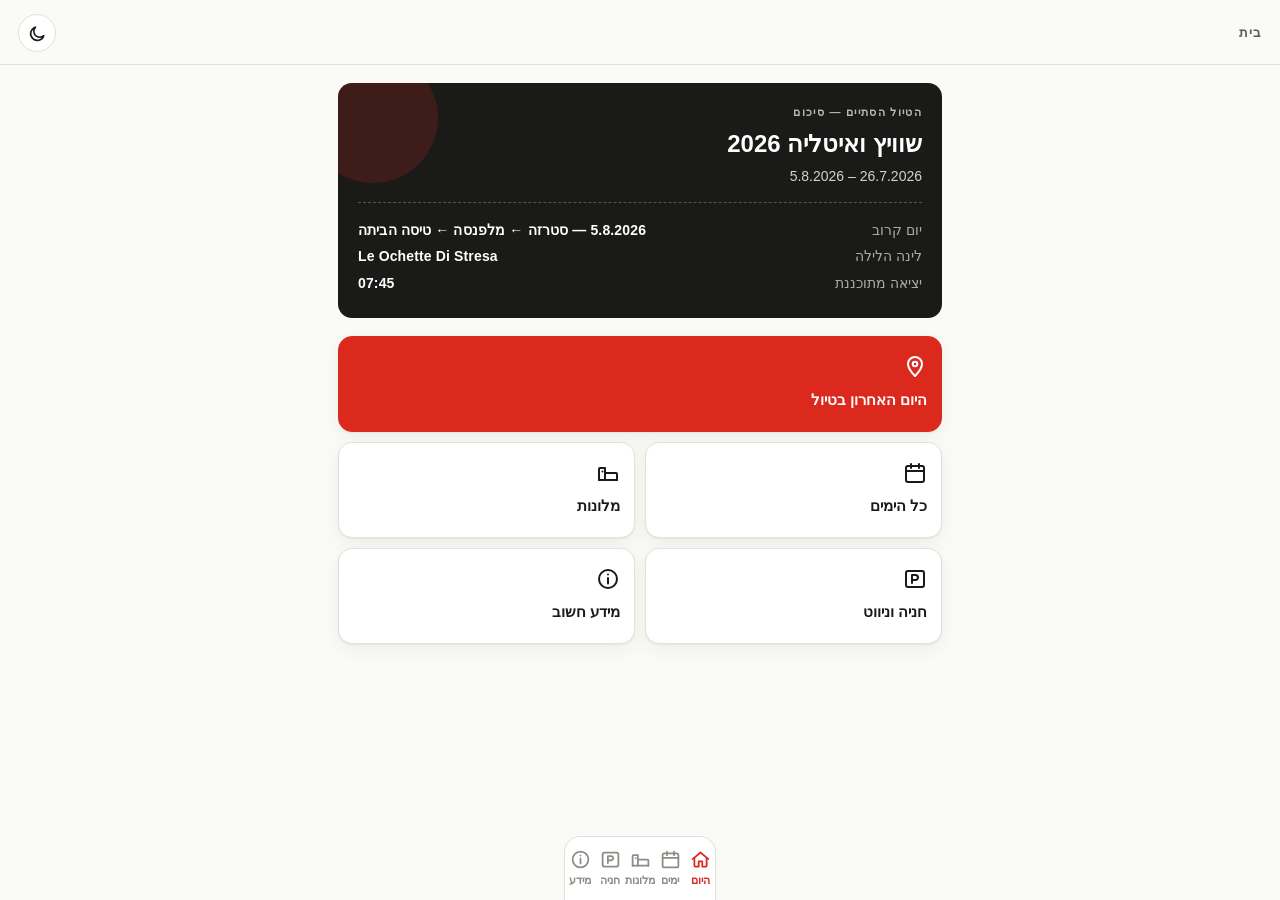
==== index.html @ de2d67d6 "Add files via upload" ====
<!DOCTYPE html>
<html lang="he" dir="rtl">
<head>
<meta charset="UTF-8">
<meta name="viewport" content="width=device-width, initial-scale=1, viewport-fit=cover">
<title>שוויץ 2026</title>
<meta name="theme-color" content="#DC291E">
<link rel="manifest" href="manifest.json">
<link rel="apple-touch-icon" href="icons/icon-192.png">
<meta name="apple-mobile-web-app-capable" content="yes">
<meta name="apple-mobile-web-app-status-bar-style" content="black-translucent">
<link rel="stylesheet" href="css/style.css">
</head>
<body>

<header class="topbar">
  <span class="topbar__title">בית</span>
  <button class="icon-btn" id="themeToggle" aria-label="החלף מצב תצוגה"></button>
</header>

<main class="page" id="app">
  <div class="hero">
    <div class="hero__eyebrow" id="heroEyebrow">טוען…</div>
    <h1 class="hero__title" id="heroTitle">שוויץ ואיטליה 2026</h1>
    <div class="hero__dates" id="heroDates">26.7 – 5.8.2026</div>

    <div class="board" id="board">
      <!-- filled by JS -->
    </div>
  </div>

  <div class="grid-actions">
    <a class="action-card action-card--primary action-card--wide" id="todayLink" href="day.html">
      <span class="action-card__icon" id="iconToday"></span>
      <span class="action-card__label" id="todayLinkLabel">היום בטיול</span>
    </a>
    <a class="action-card" href="days.html">
      <span class="action-card__icon" id="iconDays"></span>
      <span class="action-card__label">כל הימים</span>
    </a>
    <a class="action-card" href="hotels.html">
      <span class="action-card__icon" id="iconHotels"></span>
      <span class="action-card__label">מלונות</span>
    </a>
    <a class="action-card" href="parking.html">
      <span class="action-card__icon" id="iconParking"></span>
      <span class="action-card__label">חניה וניווט</span>
    </a>
    <a class="action-card" href="info.html">
      <span class="action-card__icon" id="iconInfo"></span>
      <span class="action-card__label">מידע חשוב</span>
    </a>
  </div>

  <div class="card" id="weatherNote" style="display:none;"></div>
</main>

<script src="js/icons.js"></script>
<script src="js/common.js"></script>
<script src="js/app.js"></script>
</body>
</html>
---- css/style.css ----
/* ==========================================================================
   שוויץ 2026 — Design System
   השראה: לוחות זמנים ותחנות רכבת שווייצריות (SBB) — אדום, לבן/שחור, גריד מדויק
   ========================================================================== */

:root{
  --bg:        #FAFAF7;
  --bg-elev:   #FFFFFF;
  --ink:       #1A1A18;
  --ink-soft:  #5B5B56;
  --ink-faint: #8C8B84;
  --red:       #DC291E;
  --red-dark:  #A81F17;
  --line:      #E2E1DA;
  --track:     #CFCEC5;
  --shadow:    0 1px 2px rgba(20,20,15,.06), 0 6px 20px rgba(20,20,15,.05);
  --radius:    14px;
  --radius-sm: 8px;
  --nav-h:     64px;
  --safe-b:    env(safe-area-inset-bottom, 0px);
  --safe-t:    env(safe-area-inset-top, 0px);
}

[data-theme="dark"]{
  --bg:        #111110;
  --bg-elev:   #1B1B19;
  --ink:       #F3F2EC;
  --ink-soft:  #ACABA2;
  --ink-faint: #77766F;
  --red:       #FF4438;
  --red-dark:  #C9291D;
  --line:      #2E2D29;
  --track:     #3A3934;
  --shadow:    0 1px 2px rgba(0,0,0,.4), 0 6px 20px rgba(0,0,0,.35);
}

*, *::before, *::after{ box-sizing: border-box; }

html{
  -webkit-text-size-adjust: 100%;
}

body{
  margin: 0;
  background: var(--bg);
  color: var(--ink);
  font-family: -apple-system, BlinkMacSystemFont, "Segoe UI", Roboto, "Helvetica Neue", Arial, sans-serif;
  font-size: 16px;
  line-height: 1.45;
  direction: rtl;
  -webkit-font-smoothing: antialiased;
  padding-bottom: calc(var(--nav-h) + var(--safe-b) + 12px);
  min-height: 100vh;
}

a{ color: inherit; text-decoration: none; }
button{ font-family: inherit; }
ul{ margin: 0; padding: 0; list-style: none; }
img{ max-width: 100%; display: block; }

::selection{ background: var(--red); color: #fff; }

/* Focus visibility */
a:focus-visible, button:focus-visible, [tabindex]:focus-visible{
  outline: 2px solid var(--red);
  outline-offset: 2px;
}

@media (prefers-reduced-motion: reduce){
  *{ animation-duration: .001ms !important; transition-duration: .001ms !important; }
}

/* ---------- Top bar ---------- */
.topbar{
  position: sticky;
  top: 0;
  z-index: 20;
  background: var(--bg);
  padding: calc(14px + var(--safe-t)) 18px 12px;
  border-bottom: 1px solid var(--line);
  display: flex;
  align-items: center;
  justify-content: space-between;
  gap: 10px;
}

.topbar__title{
  font-size: 13px;
  font-weight: 700;
  letter-spacing: .08em;
  text-transform: uppercase;
  color: var(--ink-soft);
}

.topbar__back{
  display: flex;
  align-items: center;
  gap: 6px;
  font-weight: 600;
  font-size: 15px;
  color: var(--ink);
  padding: 6px 4px;
  margin-inline-start: -4px;
}

.icon-btn{
  width: 38px; height: 38px;
  display: flex; align-items: center; justify-content: center;
  border-radius: 50%;
  border: 1px solid var(--line);
  background: var(--bg-elev);
  color: var(--ink);
  flex: none;
}
.icon-btn svg{ width: 19px; height: 19px; }

/* ---------- Eyebrow / section labels (timetable style) ---------- */
.eyebrow{
  display: flex;
  align-items: center;
  gap: 8px;
  font-size: 12px;
  font-weight: 800;
  letter-spacing: .1em;
  text-transform: uppercase;
  color: var(--red);
  margin: 0 0 10px;
}
.eyebrow::before{
  content: "";
  width: 14px; height: 3px;
  background: var(--red);
  border-radius: 2px;
  flex: none;
}

.page{
  max-width: 640px;
  margin: 0 auto;
  padding: 18px 18px 8px;
}

h1.display{
  font-size: 26px;
  font-weight: 800;
  letter-spacing: -.01em;
  margin: 4px 0 2px;
}
h2.display{
  font-size: 20px;
  font-weight: 800;
  margin: 0 0 10px;
}

.subtle{ color: var(--ink-soft); font-size: 14px; }
.faint{ color: var(--ink-faint); font-size: 13px; }

/* ---------- Home hero ---------- */
.hero{
  background: var(--ink);
  color: #fff;
  border-radius: var(--radius);
  padding: 22px 20px;
  margin-bottom: 18px;
  position: relative;
  overflow: hidden;
}
[data-theme="dark"] .hero{ background: var(--bg-elev); border: 1px solid var(--line); }

.hero::after{
  content: "";
  position: absolute;
  inset-inline-end: -30px;
  top: -30px;
  width: 130px; height: 130px;
  border-radius: 50%;
  background: var(--red);
  opacity: .18;
}

.hero__eyebrow{
  font-size: 11px;
  font-weight: 800;
  letter-spacing: .12em;
  text-transform: uppercase;
  color: #ffffffb0;
  margin-bottom: 6px;
}
[data-theme="dark"] .hero__eyebrow{ color: var(--ink-soft); }

.hero__title{
  font-size: 24px;
  font-weight: 800;
  margin: 0 0 4px;
  position: relative;
}
.hero__dates{
  font-size: 14px;
  color: #ffffffcc;
  font-variant-numeric: tabular-nums;
  position: relative;
}
[data-theme="dark"] .hero__dates{ color: var(--ink-soft); }

/* Departure-board style status line */
.board{
  margin-top: 16px;
  border-top: 1px dashed rgba(255,255,255,.25);
  padding-top: 14px;
  position: relative;
}
[data-theme="dark"] .board{ border-color: var(--line); }

.board__row{
  display: flex;
  justify-content: space-between;
  align-items: baseline;
  font-variant-numeric: tabular-nums;
  padding: 3px 0;
  font-size: 14px;
}
.board__label{ color: #ffffffa0; }
[data-theme="dark"] .board__label{ color: var(--ink-faint); }
.board__value{ font-weight: 700; letter-spacing: .01em; }

/* ---------- Big action grid (home) ---------- */
.grid-actions{
  display: grid;
  grid-template-columns: 1fr 1fr;
  gap: 10px;
}
.action-card{
  background: var(--bg-elev);
  border: 1px solid var(--line);
  border-radius: var(--radius);
  padding: 18px 14px;
  display: flex;
  flex-direction: column;
  gap: 10px;
  min-height: 96px;
  box-shadow: var(--shadow);
}
.action-card--wide{ grid-column: 1 / -1; }
.action-card--primary{
  background: var(--red);
  border-color: var(--red);
  color: #fff;
}
.action-card__icon{ width: 24px; height: 24px; }
.action-card__label{ font-weight: 700; font-size: 15px; }

/* ---------- Day cards (list) ---------- */
.day-card{
  display: flex;
  gap: 14px;
  align-items: stretch;
  background: var(--bg-elev);
  border: 1px solid var(--line);
  border-radius: var(--radius);
  padding: 14px;
  margin-bottom: 10px;
  box-shadow: var(--shadow);
  position: relative;
}
.day-card__num{
  flex: none;
  width: 44px;
  display: flex;
  flex-direction: column;
  align-items: center;
  justify-content: center;
  font-variant-numeric: tabular-nums;
}
.day-card__num b{ font-size: 20px; font-weight: 800; line-height: 1; }
.day-card__num span{ font-size: 11px; color: var(--ink-faint); margin-top: 2px; }

.day-card__body{ flex: 1; min-width: 0; }
.day-card__title{ font-weight: 700; font-size: 15.5px; margin-bottom: 3px; }
.day-card__route{ color: var(--ink-soft); font-size: 13px; margin-bottom: 6px;
  overflow: hidden; text-overflow: ellipsis; white-space: nowrap; }
.day-card__meta{ display: flex; align-items: center; gap: 10px; font-size: 12.5px; color: var(--ink-faint); }
.day-card__meta .mode{ display: inline-flex; align-items: center; gap: 4px; }
.day-card__meta svg{ width: 14px; height: 14px; }

.status-dot{
  width: 9px; height: 9px; border-radius: 50%;
  background: var(--track);
  flex: none;
}
.status-dot--today{ background: var(--red); box-shadow: 0 0 0 3px rgba(220,41,30,.18); }
.status-dot--done{ background: var(--ink-faint); }

.day-card--today{ border-color: var(--red); }
.day-card--today::before{
  content: "";
  position: absolute;
  inset-inline-start: 0; top: 12px; bottom: 12px;
  width: 3px; border-radius: 3px;
  background: var(--red);
}

.badge{
  display: inline-flex; align-items: center;
  font-size: 11px; font-weight: 800; letter-spacing: .04em;
  padding: 2px 8px; border-radius: 100px;
  background: rgba(220,41,30,.1); color: var(--red);
  text-transform: uppercase;
}

/* ---------- Route line (signature element, like a train-line diagram) ---------- */
.routeline{ position: relative; padding-inline-start: 26px; margin: 4px 0 20px; }
.routeline::before{
  content: "";
  position: absolute;
  inset-inline-start: 9px;
  top: 6px; bottom: 6px;
  width: 2px;
  background: var(--track);
}
.routeline__item{ position: relative; padding-bottom: 20px; }
.routeline__item:last-child{ padding-bottom: 0; }
.routeline__dot{
  position: absolute;
  inset-inline-start: -26px;
  top: 3px;
  width: 20px; height: 20px;
  border-radius: 50%;
  background: var(--bg-elev);
  border: 2px solid var(--track);
  display: flex; align-items: center; justify-content: center;
}
.routeline__dot svg{ width: 11px; height: 11px; }
.routeline__item.is-done .routeline__dot{ background: var(--ink); border-color: var(--ink); }
.routeline__item.is-done .routeline__dot svg{ stroke: var(--bg); }
.routeline__time{
  font-variant-numeric: tabular-nums;
  font-weight: 800;
  font-size: 13px;
  color: var(--red);
  letter-spacing: -.01em;
}
.routeline__text{ font-size: 14.5px; margin-top: 2px; }

/* ---------- Cards / sections ---------- */
.card{
  background: var(--bg-elev);
  border: 1px solid var(--line);
  border-radius: var(--radius);
  padding: 16px;
  margin-bottom: 14px;
  box-shadow: var(--shadow);
}
.card + .card{ margin-top: 14px; }

.stat-row{ display: flex; gap: 10px; margin-bottom: 14px; }
.stat{
  flex: 1;
  background: var(--bg-elev);
  border: 1px solid var(--line);
  border-radius: var(--radius-sm);
  padding: 10px 12px;
  text-align: center;
}
.stat b{ display: block; font-size: 16px; font-variant-numeric: tabular-nums; }
.stat span{ font-size: 11px; color: var(--ink-faint); text-transform: uppercase; letter-spacing: .05em; }

.notice{
  border-inline-start: 3px solid var(--red);
  background: rgba(220,41,30,.06);
  border-radius: var(--radius-sm);
  padding: 12px 14px;
  font-size: 14px;
  margin-bottom: 10px;
}
.notice ul{ margin: 0; padding-inline-start: 18px; list-style: disc; }
.notice li{ margin-bottom: 6px; }
.notice li:last-child{ margin-bottom: 0; }

/* ---------- Stops / waze buttons ---------- */
.stop{
  border: 1px solid var(--line);
  border-radius: var(--radius-sm);
  padding: 12px 14px;
  margin-bottom: 10px;
  background: var(--bg-elev);
}
.stop__name{ font-weight: 700; font-size: 14.5px; margin-bottom: 2px; }
.stop__addr{ font-size: 13px; color: var(--ink-soft); margin-bottom: 10px; direction: ltr; text-align: right; }
.stop__actions{ display: flex; flex-wrap: wrap; gap: 8px; }

.btn{
  display: inline-flex;
  align-items: center;
  gap: 6px;
  font-size: 13.5px;
  font-weight: 700;
  padding: 9px 14px;
  border-radius: 100px;
  border: 1px solid var(--line);
  background: var(--bg);
  color: var(--ink);
}
.btn svg{ width: 15px; height: 15px; }
.btn--primary{ background: var(--red); border-color: var(--red); color: #fff; }
.btn--ghost{ background: transparent; }
.btn--sm{ padding: 6px 10px; font-size: 12.5px; }
.btn--full{ width: 100%; justify-content: center; padding: 13px; font-size: 14.5px; }
.btn[disabled]{ opacity: .45; }

.btn--done{ background: var(--ink); border-color: var(--ink); color: var(--bg); }

/* ---------- Weather ---------- */
.weather-box{
  display: flex;
  gap: 12px;
  align-items: flex-start;
  background: var(--bg-elev);
  border: 1px solid var(--line);
  border-radius: var(--radius-sm);
  padding: 12px 14px;
  margin-bottom: 14px;
}
.weather-box svg{ width: 26px; height: 26px; flex: none; color: var(--red); }
.weather-box p{ margin: 0; font-size: 13.5px; color: var(--ink-soft); }

/* ---------- Weather plan tabs (day 29.7) ---------- */
.plan-tabs{ display: flex; gap: 8px; margin-bottom: 14px; overflow-x: auto; padding-bottom: 2px; }
.plan-tab{
  flex: none;
  padding: 9px 14px;
  border-radius: 100px;
  border: 1px solid var(--line);
  font-size: 13px;
  font-weight: 700;
  background: var(--bg-elev);
  white-space: nowrap;
}
.plan-tab.is-active{ background: var(--ink); color: var(--bg); border-color: var(--ink); }
.plan-panel{ display: none; }
.plan-panel.is-active{ display: block; }

/* ---------- Hotel card ---------- */
.hotel-card{
  background: var(--bg-elev);
  border: 1px solid var(--line);
  border-radius: var(--radius);
  padding: 16px;
  margin-bottom: 14px;
  box-shadow: var(--shadow);
}
.hotel-card__top{ display: flex; justify-content: space-between; align-items: flex-start; gap: 10px; margin-bottom: 8px; }
.hotel-card__name{ font-weight: 800; font-size: 16.5px; }
.hotel-card__dates{ font-size: 12.5px; color: var(--ink-faint); font-variant-numeric: tabular-nums; }
.kv{ display: grid; grid-template-columns: 84px 1fr; gap: 6px 10px; font-size: 13.5px; margin: 10px 0; }
.kv dt{ color: var(--ink-faint); }
.kv dd{ margin: 0; }
.access-field{
  border: 1px dashed var(--track);
  border-radius: var(--radius-sm);
  padding: 10px 12px;
  font-size: 13px;
  color: var(--ink-faint);
  margin-top: 8px;
}

/* ---------- Parking list ---------- */
.parking-card{ display: flex; flex-direction: column; gap: 6px; }
.parking-card__top{ display: flex; justify-content: space-between; gap: 10px; }
.parking-card__name{ font-weight: 700; font-size: 15px; }
.parking-card__price{ font-weight: 800; color: var(--red); font-size: 13.5px; white-space: nowrap; }

/* ---------- Info accordion ---------- */
.acc{ border: 1px solid var(--line); border-radius: var(--radius-sm); margin-bottom: 10px; overflow: hidden; background: var(--bg-elev); }
.acc__head{
  width: 100%;
  display: flex; align-items: center; justify-content: space-between;
  padding: 14px; font-weight: 700; font-size: 14.5px;
  background: transparent; border: none; color: var(--ink); text-align: start;
}
.acc__head svg{ width: 16px; height: 16px; transition: transform .18s ease; flex: none; }
.acc.is-open .acc__head svg{ transform: rotate(180deg); }
.acc__body{ display: none; padding: 0 14px 14px; font-size: 14px; color: var(--ink-soft); }
.acc.is-open .acc__body{ display: block; }
.acc__body ul{ list-style: disc; padding-inline-start: 18px; }
.acc__body li{ margin-bottom: 6px; }

/* ---------- Bottom nav ---------- */
.bottomnav{
  position: fixed;
  inset-inline: 0;
  bottom: 0;
  z-index: 30;
  background: var(--bg-elev);
  border-top: 1px solid var(--line);
  display: grid;
  grid-template-columns: repeat(5, 1fr);
  padding-bottom: var(--safe-b);
  height: calc(var(--nav-h) + var(--safe-b));
}
.bottomnav a{
  display: flex; flex-direction: column; align-items: center; justify-content: center;
  gap: 3px; font-size: 10.5px; font-weight: 700; color: var(--ink-faint);
}
.bottomnav a svg{ width: 21px; height: 21px; }
.bottomnav a.is-active{ color: var(--red); }

/* ---------- Empty / offline states ---------- */
.empty{
  text-align: center;
  padding: 40px 20px;
  color: var(--ink-faint);
}
.empty svg{ width: 40px; height: 40px; margin-bottom: 10px; opacity: .6; }

.offline-pill{
  position: fixed;
  top: calc(10px + var(--safe-t));
  inset-inline: 0;
  margin: 0 auto;
  width: fit-content;
  background: var(--ink);
  color: var(--bg);
  font-size: 12px;
  font-weight: 700;
  padding: 6px 14px;
  border-radius: 100px;
  z-index: 50;
  display: none;
}
.offline-pill.is-visible{ display: block; }

/* ---------- Utility ---------- */
.flex-between{ display: flex; justify-content: space-between; align-items: center; }
.mb-0{ margin-bottom: 0 !important; }
.mt-0{ margin-top: 0 !important; }
.gap-8{ display: flex; gap: 8px; flex-wrap: wrap; }

@media (min-width: 640px){
  .bottomnav{ max-width: 640px; inset-inline: auto; left: 50%; transform: translateX(-50%); border-inline: 1px solid var(--line); border-radius: 16px 16px 0 0; }
}
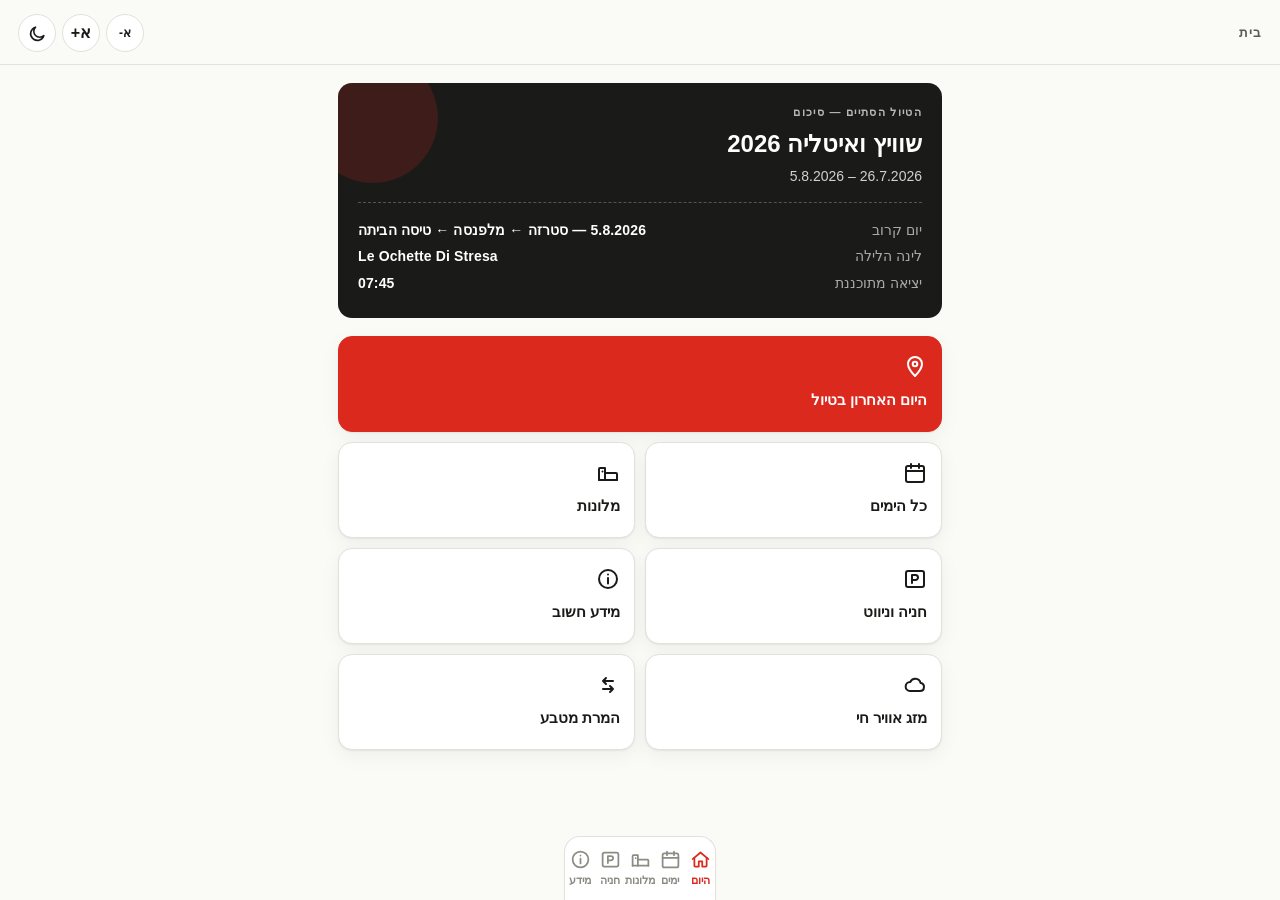
==== commit a667fe52: "Add files via upload" ====
--- a/index.html
+++ b/index.html
@@ -15,7 +15,11 @@
 
 <header class="topbar">
   <span class="topbar__title">בית</span>
-  <button class="icon-btn" id="themeToggle" aria-label="החלף מצב תצוגה"></button>
+  <div class="topbar__actions">
+    <button class="icon-btn icon-btn--text" id="fontDec" aria-label="הקטן טקסט">א-</button>
+    <button class="icon-btn icon-btn--text" id="fontInc" aria-label="הגדל טקסט">א+</button>
+    <button class="icon-btn" id="themeToggle" aria-label="החלף מצב תצוגה"></button>
+  </div>
 </header>
 
 <main class="page" id="app">
@@ -50,6 +54,14 @@
       <span class="action-card__icon" id="iconInfo"></span>
       <span class="action-card__label">מידע חשוב</span>
     </a>
+    <a class="action-card" href="weather.html">
+      <span class="action-card__icon" id="iconWeather"></span>
+      <span class="action-card__label">מזג אוויר חי</span>
+    </a>
+    <a class="action-card" href="currency.html">
+      <span class="action-card__icon" id="iconCurrency"></span>
+      <span class="action-card__label">המרת מטבע</span>
+    </a>
   </div>
 
   <div class="card" id="weatherNote" style="display:none;"></div>
--- a/css/style.css
+++ b/css/style.css
@@ -19,6 +19,7 @@
   --nav-h:     64px;
   --safe-b:    env(safe-area-inset-bottom, 0px);
   --safe-t:    env(safe-area-inset-top, 0px);
+  --fs-scale:  1;
 }
 
 [data-theme="dark"]{
@@ -45,7 +46,7 @@
   background: var(--bg);
   color: var(--ink);
   font-family: -apple-system, BlinkMacSystemFont, "Segoe UI", Roboto, "Helvetica Neue", Arial, sans-serif;
-  font-size: 16px;
+  font-size: calc(var(--fs-scale) * 16px);
   line-height: 1.45;
   direction: rtl;
   -webkit-font-smoothing: antialiased;
@@ -85,7 +86,7 @@
 }
 
 .topbar__title{
-  font-size: 13px;
+  font-size: calc(var(--fs-scale) * 13px);
   font-weight: 700;
   letter-spacing: .08em;
   text-transform: uppercase;
@@ -97,7 +98,7 @@
   align-items: center;
   gap: 6px;
   font-weight: 600;
-  font-size: 15px;
+  font-size: calc(var(--fs-scale) * 15px);
   color: var(--ink);
   padding: 6px 4px;
   margin-inline-start: -4px;
@@ -114,12 +115,22 @@
 }
 .icon-btn svg{ width: 19px; height: 19px; }
 
+.topbar__actions{ display: flex; align-items: center; gap: 6px; }
+.icon-btn--text{
+  font-family: inherit;
+  font-weight: 800;
+  line-height: 1;
+}
+#fontDec{ font-size: calc(var(--fs-scale) * 12px); }
+#fontInc{ font-size: calc(var(--fs-scale) * 16px); }
+.icon-btn--text[disabled]{ opacity: .35; }
+
 /* ---------- Eyebrow / section labels (timetable style) ---------- */
 .eyebrow{
   display: flex;
   align-items: center;
   gap: 8px;
-  font-size: 12px;
+  font-size: calc(var(--fs-scale) * 12px);
   font-weight: 800;
   letter-spacing: .1em;
   text-transform: uppercase;
@@ -141,19 +152,19 @@
 }
 
 h1.display{
-  font-size: 26px;
+  font-size: calc(var(--fs-scale) * 26px);
   font-weight: 800;
   letter-spacing: -.01em;
   margin: 4px 0 2px;
 }
 h2.display{
-  font-size: 20px;
+  font-size: calc(var(--fs-scale) * 20px);
   font-weight: 800;
   margin: 0 0 10px;
 }
 
-.subtle{ color: var(--ink-soft); font-size: 14px; }
-.faint{ color: var(--ink-faint); font-size: 13px; }
+.subtle{ color: var(--ink-soft); font-size: calc(var(--fs-scale) * 14px); }
+.faint{ color: var(--ink-faint); font-size: calc(var(--fs-scale) * 13px); }
 
 /* ---------- Home hero ---------- */
 .hero{
@@ -179,7 +190,7 @@
 }
 
 .hero__eyebrow{
-  font-size: 11px;
+  font-size: calc(var(--fs-scale) * 11px);
   font-weight: 800;
   letter-spacing: .12em;
   text-transform: uppercase;
@@ -189,13 +200,13 @@
 [data-theme="dark"] .hero__eyebrow{ color: var(--ink-soft); }
 
 .hero__title{
-  font-size: 24px;
+  font-size: calc(var(--fs-scale) * 24px);
   font-weight: 800;
   margin: 0 0 4px;
   position: relative;
 }
 .hero__dates{
-  font-size: 14px;
+  font-size: calc(var(--fs-scale) * 14px);
   color: #ffffffcc;
   font-variant-numeric: tabular-nums;
   position: relative;
@@ -217,7 +228,7 @@
   align-items: baseline;
   font-variant-numeric: tabular-nums;
   padding: 3px 0;
-  font-size: 14px;
+  font-size: calc(var(--fs-scale) * 14px);
 }
 .board__label{ color: #ffffffa0; }
 [data-theme="dark"] .board__label{ color: var(--ink-faint); }
@@ -247,7 +258,7 @@
   color: #fff;
 }
 .action-card__icon{ width: 24px; height: 24px; }
-.action-card__label{ font-weight: 700; font-size: 15px; }
+.action-card__label{ font-weight: 700; font-size: calc(var(--fs-scale) * 15px); }
 
 /* ---------- Day cards (list) ---------- */
 .day-card{
@@ -271,14 +282,14 @@
   justify-content: center;
   font-variant-numeric: tabular-nums;
 }
-.day-card__num b{ font-size: 20px; font-weight: 800; line-height: 1; }
-.day-card__num span{ font-size: 11px; color: var(--ink-faint); margin-top: 2px; }
+.day-card__num b{ font-size: calc(var(--fs-scale) * 20px); font-weight: 800; line-height: 1; }
+.day-card__num span{ font-size: calc(var(--fs-scale) * 11px); color: var(--ink-faint); margin-top: 2px; }
 
 .day-card__body{ flex: 1; min-width: 0; }
-.day-card__title{ font-weight: 700; font-size: 15.5px; margin-bottom: 3px; }
-.day-card__route{ color: var(--ink-soft); font-size: 13px; margin-bottom: 6px;
+.day-card__title{ font-weight: 700; font-size: calc(var(--fs-scale) * 15.5px); margin-bottom: 3px; }
+.day-card__route{ color: var(--ink-soft); font-size: calc(var(--fs-scale) * 13px); margin-bottom: 6px;
   overflow: hidden; text-overflow: ellipsis; white-space: nowrap; }
-.day-card__meta{ display: flex; align-items: center; gap: 10px; font-size: 12.5px; color: var(--ink-faint); }
+.day-card__meta{ display: flex; align-items: center; gap: 10px; font-size: calc(var(--fs-scale) * 12.5px); color: var(--ink-faint); }
 .day-card__meta .mode{ display: inline-flex; align-items: center; gap: 4px; }
 .day-card__meta svg{ width: 14px; height: 14px; }
 
@@ -301,7 +312,7 @@
 
 .badge{
   display: inline-flex; align-items: center;
-  font-size: 11px; font-weight: 800; letter-spacing: .04em;
+  font-size: calc(var(--fs-scale) * 11px); font-weight: 800; letter-spacing: .04em;
   padding: 2px 8px; border-radius: 100px;
   background: rgba(220,41,30,.1); color: var(--red);
   text-transform: uppercase;
@@ -335,11 +346,11 @@
 .routeline__time{
   font-variant-numeric: tabular-nums;
   font-weight: 800;
-  font-size: 13px;
+  font-size: calc(var(--fs-scale) * 13px);
   color: var(--red);
   letter-spacing: -.01em;
 }
-.routeline__text{ font-size: 14.5px; margin-top: 2px; }
+.routeline__text{ font-size: calc(var(--fs-scale) * 14.5px); margin-top: 2px; }
 
 /* ---------- Cards / sections ---------- */
 .card{
@@ -361,15 +372,15 @@
   padding: 10px 12px;
   text-align: center;
 }
-.stat b{ display: block; font-size: 16px; font-variant-numeric: tabular-nums; }
-.stat span{ font-size: 11px; color: var(--ink-faint); text-transform: uppercase; letter-spacing: .05em; }
+.stat b{ display: block; font-size: calc(var(--fs-scale) * 16px); font-variant-numeric: tabular-nums; }
+.stat span{ font-size: calc(var(--fs-scale) * 11px); color: var(--ink-faint); text-transform: uppercase; letter-spacing: .05em; }
 
 .notice{
   border-inline-start: 3px solid var(--red);
   background: rgba(220,41,30,.06);
   border-radius: var(--radius-sm);
   padding: 12px 14px;
-  font-size: 14px;
+  font-size: calc(var(--fs-scale) * 14px);
   margin-bottom: 10px;
 }
 .notice ul{ margin: 0; padding-inline-start: 18px; list-style: disc; }
@@ -384,15 +395,15 @@
   margin-bottom: 10px;
   background: var(--bg-elev);
 }
-.stop__name{ font-weight: 700; font-size: 14.5px; margin-bottom: 2px; }
-.stop__addr{ font-size: 13px; color: var(--ink-soft); margin-bottom: 10px; direction: ltr; text-align: right; }
+.stop__name{ font-weight: 700; font-size: calc(var(--fs-scale) * 14.5px); margin-bottom: 2px; }
+.stop__addr{ font-size: calc(var(--fs-scale) * 13px); color: var(--ink-soft); margin-bottom: 10px; direction: ltr; text-align: right; }
 .stop__actions{ display: flex; flex-wrap: wrap; gap: 8px; }
 
 .btn{
   display: inline-flex;
   align-items: center;
   gap: 6px;
-  font-size: 13.5px;
+  font-size: calc(var(--fs-scale) * 13.5px);
   font-weight: 700;
   padding: 9px 14px;
   border-radius: 100px;
@@ -403,8 +414,8 @@
 .btn svg{ width: 15px; height: 15px; }
 .btn--primary{ background: var(--red); border-color: var(--red); color: #fff; }
 .btn--ghost{ background: transparent; }
-.btn--sm{ padding: 6px 10px; font-size: 12.5px; }
-.btn--full{ width: 100%; justify-content: center; padding: 13px; font-size: 14.5px; }
+.btn--sm{ padding: 6px 10px; font-size: calc(var(--fs-scale) * 12.5px); }
+.btn--full{ width: 100%; justify-content: center; padding: 13px; font-size: calc(var(--fs-scale) * 14.5px); }
 .btn[disabled]{ opacity: .45; }
 
 .btn--done{ background: var(--ink); border-color: var(--ink); color: var(--bg); }
@@ -421,7 +432,7 @@
   margin-bottom: 14px;
 }
 .weather-box svg{ width: 26px; height: 26px; flex: none; color: var(--red); }
-.weather-box p{ margin: 0; font-size: 13.5px; color: var(--ink-soft); }
+.weather-box p{ margin: 0; font-size: calc(var(--fs-scale) * 13.5px); color: var(--ink-soft); }
 
 /* ---------- Weather plan tabs (day 29.7) ---------- */
 .plan-tabs{ display: flex; gap: 8px; margin-bottom: 14px; overflow-x: auto; padding-bottom: 2px; }
@@ -430,7 +441,7 @@
   padding: 9px 14px;
   border-radius: 100px;
   border: 1px solid var(--line);
-  font-size: 13px;
+  font-size: calc(var(--fs-scale) * 13px);
   font-weight: 700;
   background: var(--bg-elev);
   white-space: nowrap;
@@ -449,16 +460,16 @@
   box-shadow: var(--shadow);
 }
 .hotel-card__top{ display: flex; justify-content: space-between; align-items: flex-start; gap: 10px; margin-bottom: 8px; }
-.hotel-card__name{ font-weight: 800; font-size: 16.5px; }
-.hotel-card__dates{ font-size: 12.5px; color: var(--ink-faint); font-variant-numeric: tabular-nums; }
-.kv{ display: grid; grid-template-columns: 84px 1fr; gap: 6px 10px; font-size: 13.5px; margin: 10px 0; }
+.hotel-card__name{ font-weight: 800; font-size: calc(var(--fs-scale) * 16.5px); }
+.hotel-card__dates{ font-size: calc(var(--fs-scale) * 12.5px); color: var(--ink-faint); font-variant-numeric: tabular-nums; }
+.kv{ display: grid; grid-template-columns: 84px 1fr; gap: 6px 10px; font-size: calc(var(--fs-scale) * 13.5px); margin: 10px 0; }
 .kv dt{ color: var(--ink-faint); }
 .kv dd{ margin: 0; }
 .access-field{
   border: 1px dashed var(--track);
   border-radius: var(--radius-sm);
   padding: 10px 12px;
-  font-size: 13px;
+  font-size: calc(var(--fs-scale) * 13px);
   color: var(--ink-faint);
   margin-top: 8px;
 }
@@ -466,20 +477,20 @@
 /* ---------- Parking list ---------- */
 .parking-card{ display: flex; flex-direction: column; gap: 6px; }
 .parking-card__top{ display: flex; justify-content: space-between; gap: 10px; }
-.parking-card__name{ font-weight: 700; font-size: 15px; }
-.parking-card__price{ font-weight: 800; color: var(--red); font-size: 13.5px; white-space: nowrap; }
+.parking-card__name{ font-weight: 700; font-size: calc(var(--fs-scale) * 15px); }
+.parking-card__price{ font-weight: 800; color: var(--red); font-size: calc(var(--fs-scale) * 13.5px); white-space: nowrap; }
 
 /* ---------- Info accordion ---------- */
 .acc{ border: 1px solid var(--line); border-radius: var(--radius-sm); margin-bottom: 10px; overflow: hidden; background: var(--bg-elev); }
 .acc__head{
   width: 100%;
   display: flex; align-items: center; justify-content: space-between;
-  padding: 14px; font-weight: 700; font-size: 14.5px;
+  padding: 14px; font-weight: 700; font-size: calc(var(--fs-scale) * 14.5px);
   background: transparent; border: none; color: var(--ink); text-align: start;
 }
 .acc__head svg{ width: 16px; height: 16px; transition: transform .18s ease; flex: none; }
 .acc.is-open .acc__head svg{ transform: rotate(180deg); }
-.acc__body{ display: none; padding: 0 14px 14px; font-size: 14px; color: var(--ink-soft); }
+.acc__body{ display: none; padding: 0 14px 14px; font-size: calc(var(--fs-scale) * 14px); color: var(--ink-soft); }
 .acc.is-open .acc__body{ display: block; }
 .acc__body ul{ list-style: disc; padding-inline-start: 18px; }
 .acc__body li{ margin-bottom: 6px; }
@@ -499,7 +510,7 @@
 }
 .bottomnav a{
   display: flex; flex-direction: column; align-items: center; justify-content: center;
-  gap: 3px; font-size: 10.5px; font-weight: 700; color: var(--ink-faint);
+  gap: 3px; font-size: calc(var(--fs-scale) * 10.5px); font-weight: 700; color: var(--ink-faint);
 }
 .bottomnav a svg{ width: 21px; height: 21px; }
 .bottomnav a.is-active{ color: var(--red); }
@@ -520,7 +531,7 @@
   width: fit-content;
   background: var(--ink);
   color: var(--bg);
-  font-size: 12px;
+  font-size: calc(var(--fs-scale) * 12px);
   font-weight: 700;
   padding: 6px 14px;
   border-radius: 100px;
@@ -535,6 +546,111 @@
 .mt-0{ margin-top: 0 !important; }
 .gap-8{ display: flex; gap: 8px; flex-wrap: wrap; }
 
+/* ---------- Site highlights (photos + descriptions) ---------- */
+.highlight-card{
+  background: var(--bg-elev);
+  border: 1px solid var(--line);
+  border-radius: var(--radius);
+  overflow: hidden;
+  margin-bottom: 14px;
+  box-shadow: var(--shadow);
+}
+.highlight-card img{
+  width: 100%;
+  height: 190px;
+  object-fit: cover;
+  background: var(--line);
+  display: block;
+}
+.highlight-card.img-failed img{ display: none; }
+.highlight-card__body{ padding: 14px; }
+.highlight-card__name{ font-weight: 800; font-size: calc(var(--fs-scale) * 15.5px); margin-bottom: 6px; }
+.highlight-card__desc{ font-size: calc(var(--fs-scale) * 14px); color: var(--ink-soft); margin: 0 0 8px; line-height: 1.55; }
+.highlight-card__credit{ font-size: calc(var(--fs-scale) * 11px); color: var(--ink-faint); text-decoration: underline; }
+
+/* ---------- Weather page ---------- */
+.wx-tabs{ display: flex; gap: 8px; margin-bottom: 16px; overflow-x: auto; padding-bottom: 2px; }
+.wx-tab{
+  flex: none;
+  padding: 9px 16px;
+  border-radius: 100px;
+  border: 1px solid var(--line);
+  font-size: calc(var(--fs-scale) * 13.5px);
+  font-weight: 700;
+  background: var(--bg-elev);
+  white-space: nowrap;
+}
+.wx-tab.is-active{ background: var(--ink); color: var(--bg); border-color: var(--ink); }
+.wx-now{
+  background: var(--ink);
+  color: #fff;
+  border-radius: var(--radius);
+  padding: 22px 20px;
+  margin-bottom: 16px;
+  text-align: center;
+}
+[data-theme="dark"] .wx-now{ background: var(--bg-elev); border: 1px solid var(--line); }
+.wx-now__temp{ font-size: calc(var(--fs-scale) * 46px); font-weight: 800; line-height: 1; margin: 6px 0; }
+.wx-now__desc{ font-size: calc(var(--fs-scale) * 14px); color: #ffffffcc; }
+[data-theme="dark"] .wx-now__desc{ color: var(--ink-soft); }
+.wx-now__meta{ font-size: calc(var(--fs-scale) * 12px); color: #ffffffa0; margin-top: 10px; }
+[data-theme="dark"] .wx-now__meta{ color: var(--ink-faint); }
+.wx-days{ display: flex; flex-direction: column; gap: 2px; }
+.wx-day{
+  display: grid;
+  grid-template-columns: 70px 1fr auto auto;
+  align-items: center;
+  gap: 10px;
+  padding: 12px 4px;
+  border-bottom: 1px solid var(--line);
+  font-size: calc(var(--fs-scale) * 14px);
+}
+.wx-day:last-child{ border-bottom: none; }
+.wx-day__date{ font-weight: 700; }
+.wx-day__icon{ width: 26px; height: 26px; color: var(--red); }
+.wx-day__rain{ font-size: calc(var(--fs-scale) * 12px); color: var(--ink-faint); min-width: 42px; text-align: center; }
+.wx-day__temps{ font-variant-numeric: tabular-nums; font-weight: 700; white-space: nowrap; }
+.wx-day__temps span{ color: var(--ink-faint); font-weight: 400; margin-inline-start: 4px; }
+.wx-updated{ text-align: center; font-size: calc(var(--fs-scale) * 12px); color: var(--ink-faint); margin-top: 14px; }
+
+/* ---------- Currency page ---------- */
+.fx-card{ text-align: center; }
+.fx-input-row{ display: flex; gap: 8px; margin-bottom: 14px; }
+.fx-input-row input{
+  flex: 1; min-width: 0;
+  border: 1px solid var(--line);
+  border-radius: var(--radius-sm);
+  padding: 14px;
+  font-size: calc(var(--fs-scale) * 22px);
+  font-weight: 700;
+  text-align: center;
+  background: var(--bg);
+  color: var(--ink);
+  font-variant-numeric: tabular-nums;
+}
+.fx-input-row select{
+  border: 1px solid var(--line);
+  border-radius: var(--radius-sm);
+  padding: 14px 10px;
+  font-size: calc(var(--fs-scale) * 15px);
+  font-weight: 700;
+  background: var(--bg);
+  color: var(--ink);
+}
+.fx-swap{
+  display: flex; align-items: center; justify-content: center;
+  margin: 4px auto 14px; width: 40px; height: 40px;
+  border-radius: 50%; border: 1px solid var(--line); background: var(--bg-elev);
+}
+.fx-result{ font-size: calc(var(--fs-scale) * 34px); font-weight: 800; margin: 6px 0; font-variant-numeric: tabular-nums; }
+.fx-rate-edit{ display: grid; grid-template-columns: 1fr 1fr; gap: 10px; margin-top: 10px; }
+.fx-rate-edit label{ font-size: calc(var(--fs-scale) * 12px); color: var(--ink-faint); display: block; margin-bottom: 4px; }
+.fx-rate-edit input{
+  width: 100%; border: 1px solid var(--line); border-radius: var(--radius-sm);
+  padding: 8px 10px; font-size: calc(var(--fs-scale) * 14px); background: var(--bg); color: var(--ink);
+  font-variant-numeric: tabular-nums;
+}
+
 @media (min-width: 640px){
   .bottomnav{ max-width: 640px; inset-inline: auto; left: 50%; transform: translateX(-50%); border-inline: 1px solid var(--line); border-radius: 16px 16px 0 0; }
 }
